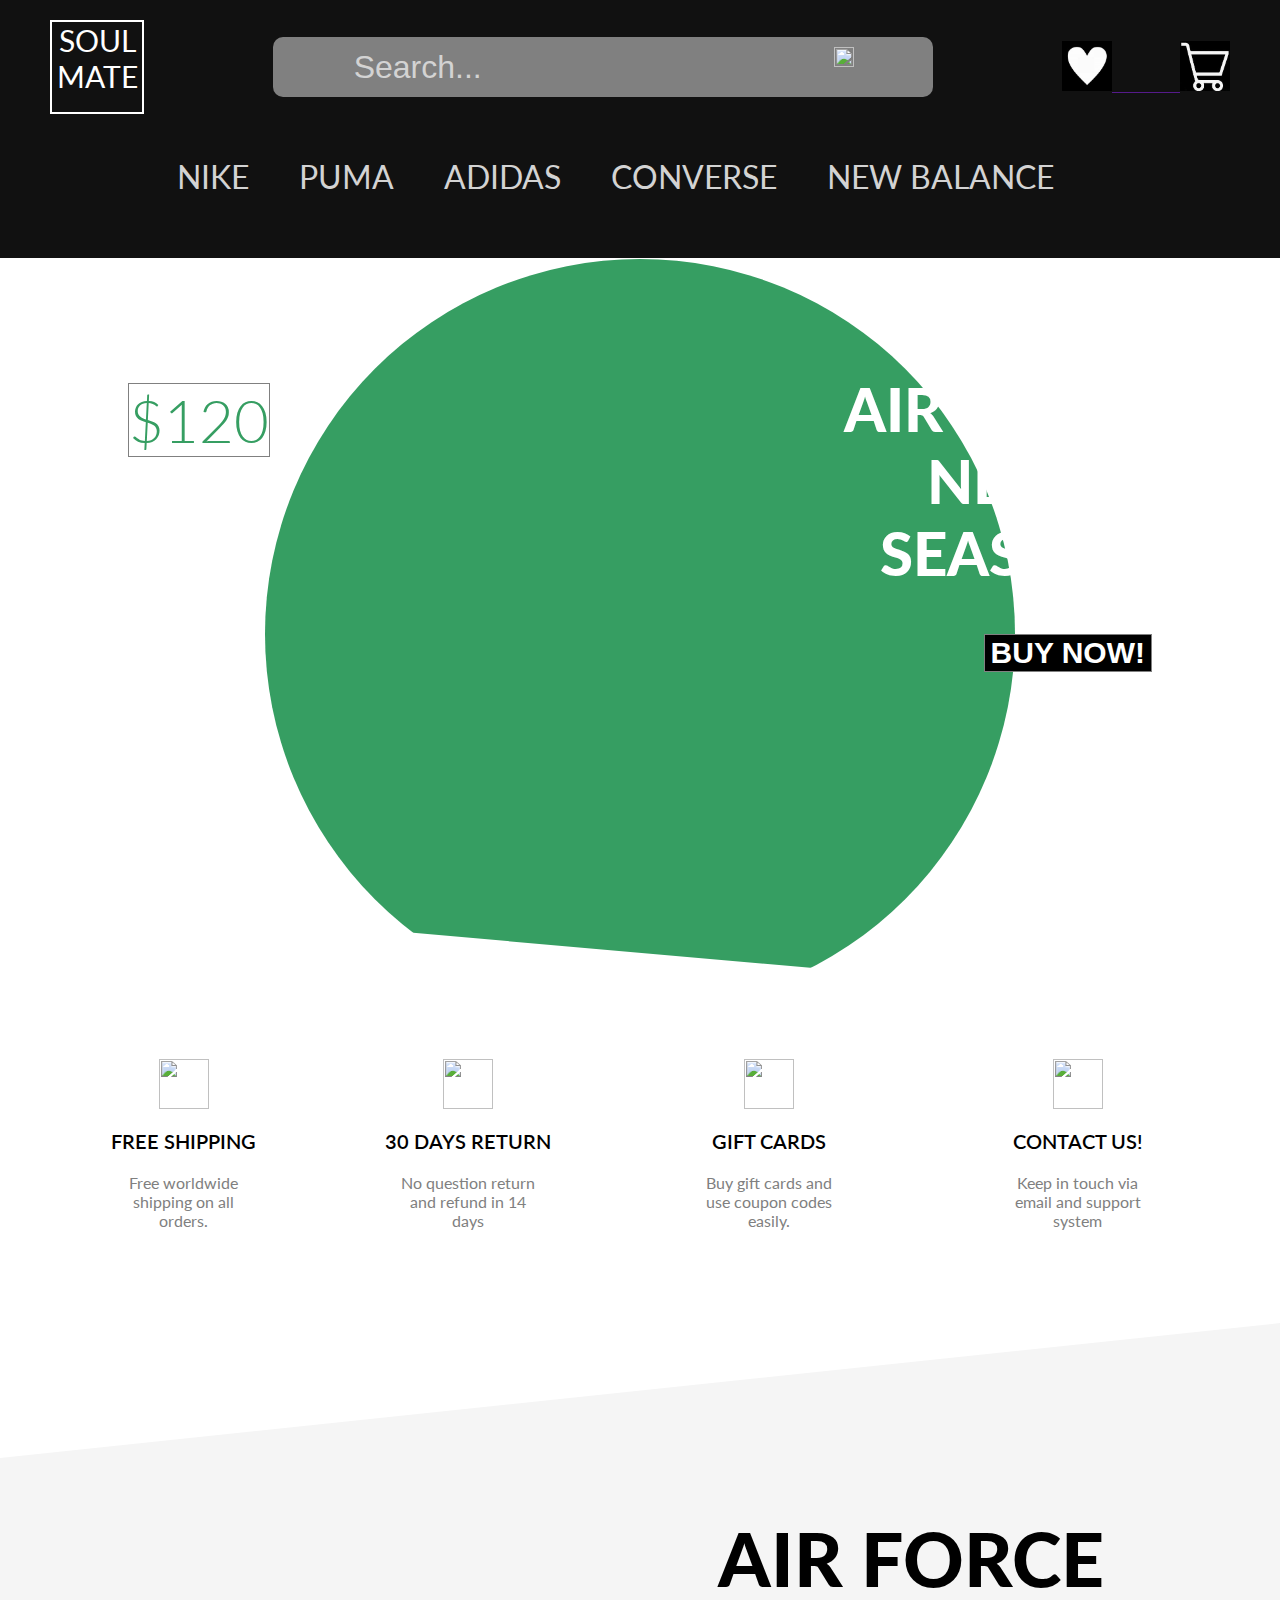
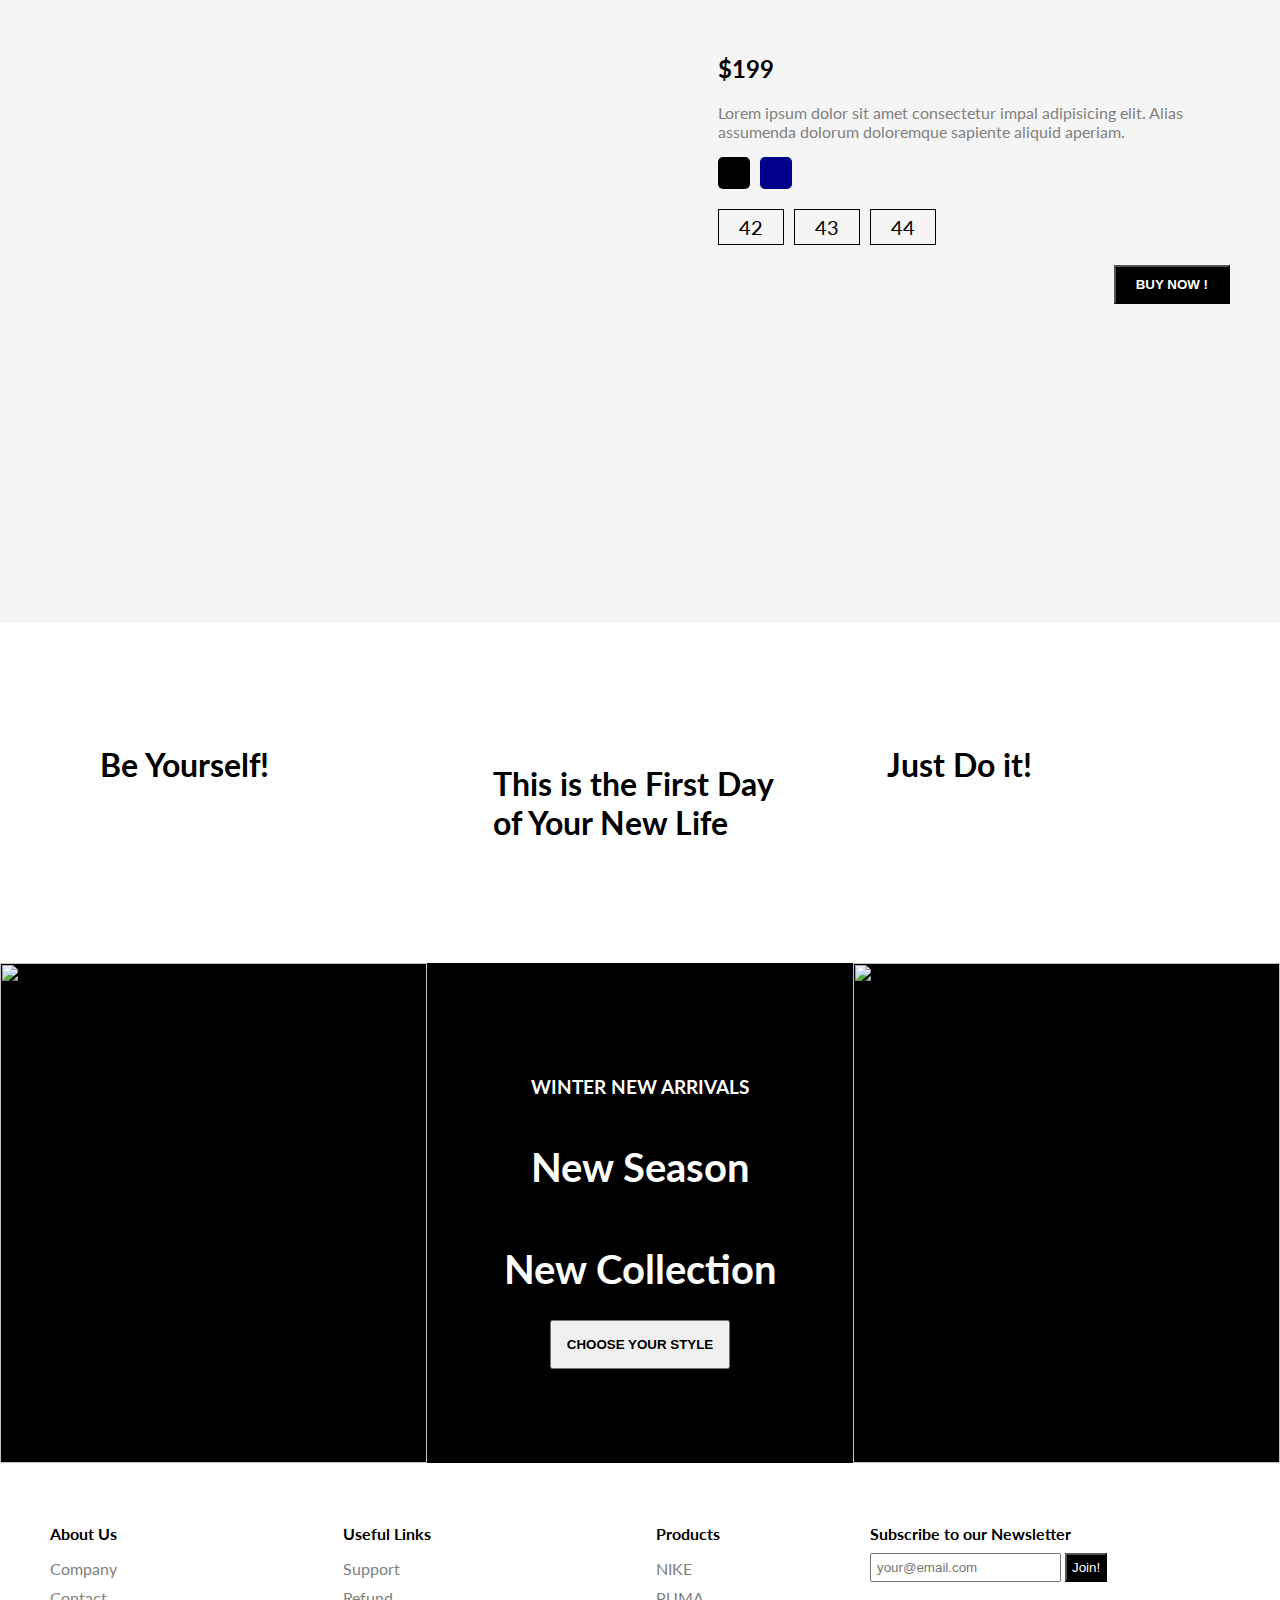
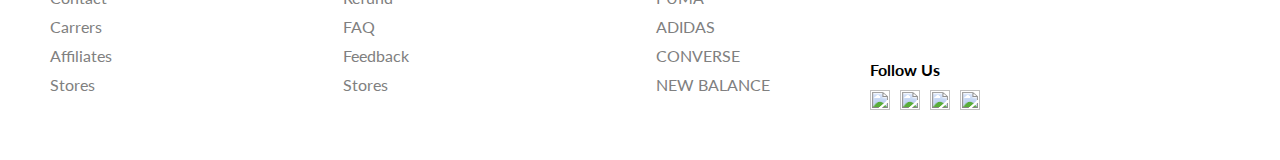
==== index.html @ 5270ec8a "soulmate" ====
<!DOCTYPE html>
<html>
  <head>
    <meta charset="UTF-8" />
    <meta http-equiv="X-UA-Compatible" content="IE=edge" />
    <link
      href="https://fonts.googleapis.com/css2?family=Lato:ital,wght@0,100;0,300;0,400;0,700;0,900;1,100;1,300;1,400;1,700;1,900&display=swap"
      rel="stylesheet"
    />
    <link rel="stylesheet" href="styles.css" />
    <title>Sneaker Shoes Online</title>
  </head>
  <body>
    <nav id="nav">
        <div class="navTop" >
            <div class="navItem">
                <div class="navBar">
                <span class="SOUL MATE">SOUL</br>MATE</span>
                </div>
            </div>
            <div class="navItem" >
                <div class="search">
                    <input type="text" placeholder="Search..." class="searchInput" >
                    <img src="https://raw.githubusercontent.com/ZeroOctave/ZeroOctave-Javascript-Projects/main/assets/Images/sneaker-images/search.png" width="20" height="20" alt="" class="searchIcon" >
                </div>
            </div>
            <div class="navItem">
                <div class="add to cart"></div>
                <span> 
                    <a href="" target="_blank">
                <img src="heartttttttttttttt.jpeg" width="50" height="50" alt="" class="Wishlist" >&nbsp&nbsp&nbsp&nbsp&nbsp&nbsp&nbsp&nbsp&nbsp&nbsp&nbsp&nbsp&nbsp&nbsp&nbsp&nbsp
                <img src="add to cart.jpeg" width="50" height="50" alt="" class="add to cart" >
                </a>
                </span>
            </div>
        </div>
        <div class="navBottom">
            <h4 class="menuItem">NIKE</h4>
            <h4 class="menuItem">PUMA</h4>
            <h4 class="menuItem">ADIDAS</h4>
            <h4 class="menuItem">CONVERSE</h4>
            <h4 class="menuItem">NEW BALANCE</h4>
        </div>
    </nav>
    <div class="slider" >
        <div class="sliderWrapper">
            <div class="sliderItem" >
                <img src="https://raw.githubusercontent.com/ZeroOctave/ZeroOctave-Javascript-Projects/main/assets/Images/sneaker-images/air.png" alt="" class="sliderImg" >
                <div class="sliderBg"></div>
                <h1 class="sliderTitle">AIR FORCE</br> NEW</br>SEASON</h1>
                <h2 class="sliderPrice">$120</h2>
                <a href="#product">
                    <button class="buyButton">BUY NOW!</button>
                </a>
            </div>
            <div class="sliderItem" >
                <div class="puma">
                <img src="puma home.jpg" alt="" class="sliderImg" >
                <div class="sliderBg"></div>
                <h1 class="sliderTitle">PUMA</br> NEW</br>SEASON</h1>
                <h2 class="sliderPrice">$150</h2>
                <a href="#product">
                    <button class="buyButton">BUY NOW!</button>
                </a>
            </div>
            </div>
            <div class="sliderItem" >
                <img src="https://raw.githubusercontent.com/ZeroOctave/ZeroOctave-Javascript-Projects/main/assets/Images/sneaker-images/blazer.png" alt="" class="sliderImg" >
                <div class="sliderBg"></div>
                <h1 class="sliderTitle">BLAZER</br> NEW</br>SEASON</h1>
                <h2 class="sliderPrice">$110</h2>
                <a href="#product">
                    <button class="buyButton">BUY NOW!</button>
                </a>
            </div>
            <div class="sliderItem" >
                <img src="https://raw.githubusercontent.com/ZeroOctave/ZeroOctave-Javascript-Projects/main/assets/Images/sneaker-images/crater.png" alt="" class="sliderImg" >
                <div class="sliderBg"></div>
                <h1 class="sliderTitle">CRATER</br> NEW</br>SEASON</h1>
                <h2 class="sliderPrice">$129</h2>
                <a href="#product">
                    <button class="buyButton">BUY NOW!</button>
                </a>
            </div>
            <div class="sliderItem" >
                <img src="https://raw.githubusercontent.com/ZeroOctave/ZeroOctave-Javascript-Projects/main/assets/Images/sneaker-images/hippie.png" alt="" class="sliderImg" >
                <div class="sliderBg"></div>
                <h1 class="sliderTitle">HIPPIE</br> NEW</br>SEASON</h1>
                <h2 class="sliderPrice">$99</h2>
                <a href="#product">
                    <button class="buyButton">BUY NOW!</button>
                </a>
            </div>
        </div>
    </div>

    <div class="features">
        <div class="feature">
            <img src="https://raw.githubusercontent.com/ZeroOctave/ZeroOctave-Javascript-Projects/main/assets/Images/sneaker-images/shipping.png" class="featureIcon">
            <span class="featureTitle">FREE SHIPPING</span>
            <span class="featureDesc">Free worldwide shipping on all orders.</span>
        </div>
        <div class="feature">
            <img src="https://raw.githubusercontent.com/ZeroOctave/ZeroOctave-Javascript-Projects/main/assets/Images/sneaker-images/return.png" class="featureIcon">
            <span class="featureTitle">30 DAYS RETURN</span>
            <span class="featureDesc">No question return and refund in 14 days</span>
        </div>
        <div class="feature">
            <img src="https://raw.githubusercontent.com/ZeroOctave/ZeroOctave-Javascript-Projects/main/assets/Images/sneaker-images/gift.png" class="featureIcon">
            <span class="featureTitle">GIFT CARDS</span>
            <span class="featureDesc">Buy gift cards and use coupon codes easily.</span>
        </div>
        <div class="feature">
            <img src="https://raw.githubusercontent.com/ZeroOctave/ZeroOctave-Javascript-Projects/main/assets/Images/sneaker-images/contact.png" class="featureIcon">
            <span class="featureTitle">CONTACT US!</span>
            <span class="featureDesc">Keep in touch via email and support system</span>
        </div>
    </div>

    <div class="product" id="product" >
        <img src="https://raw.githubusercontent.com/ZeroOctave/ZeroOctave-Javascript-Projects/main/assets/Images/sneaker-images/air.png" alt="" class="productImg">
        <div class="productDetails">
            <h1 class="productTitle" >AIR FORCE</h1>
            <h2 class="productPrice">$199</h2>
            <p class="productDesc">Lorem ipsum dolor sit amet consectetur impal adipisicing elit. Alias assumenda
                dolorum
                doloremque sapiente aliquid aperiam.</p>
            <div class="colors">
                <div class="color"></div>
                <div class="color"></div>
            </div>
            <div class="sizes">
                <div class="size">42</div>
                <div class="size">43</div>
                <div class="size">44</div>
            </div>
            <button class="productButton">BUY NOW !</button>
        </div>
        <div class="payment" >
            <h1 class="payTitle">Personal Information</h1>
            <label>Name and Surname</label>
            <input type="text" placeholder="John Doe" class="payInput">
            <label>Phone Number</label>
            <input type="text" placeholder="+1 234 5678" class="payInput" >
            <label>Address</label>
            <input type="text" placeholder="Elton St 21 22-145" class="payInput">
            <h1 class="payTitle">Card Information</h1>
            <div class="cardIcons" >
                <img src="https://raw.githubusercontent.com/ZeroOctave/ZeroOctave-Javascript-Projects/main/assets/Images/sneaker-images/visa.png" width="40" alt="" class="cardIcon" >
                <img src="https://raw.githubusercontent.com/ZeroOctave/ZeroOctave-Javascript-Projects/main/assets/Images/sneaker-images/master.png" width="40" alt="" class="cardIcon" >
            </div>
            <input type="password" class="payInput" placeholder="Card Number" >
            <div class="cardInfo" >
                <input type="text" placeholder="mm" class="payInput sm">
                <input type="text" placeholder="yyyy" class="payInput sm">
                <input type="text" placeholder="cvv" class="payInput sm">
            </div>
            <button class="payButton" >Checkout !</button>
            <span class="close">X</span>
        </div>
    </div>

    <div class="gallery" >
        <div class="galleryItem">
            <h1 class="galleryTitle" >Be Yourself!</h1>
            <img src="https://images.pexels.com/photos/9295809/pexels-photo-9295809.jpeg?auto=compress&cs=tinysrgb&dpr=2&w=500"
                alt="" class="galleryImg">
        </div>
        <div class="galleryItem">
            <img src="https://images.pexels.com/photos/1040427/pexels-photo-1040427.jpeg?auto=compress&cs=tinysrgb&dpr=2&w=500"
                alt="" class="galleryImg">
            <h1 class="galleryTitle">This is the First Day of Your New Life</h1>
        </div>
        <div class="galleryItem">
            <h1 class="galleryTitle">Just Do it!</h1>
            <img src="https://images.pexels.com/photos/7856965/pexels-photo-7856965.jpeg?auto=compress&cs=tinysrgb&dpr=2&w=500"
                alt="" class="galleryImg">
        </div>
    </div>

    <div class="newSeason">
        <div class="nsItem">
            <img src="https://images.pexels.com/photos/4753986/pexels-photo-4753986.jpeg?auto=compress&cs=tinysrgb&dpr=2&w=500"
                alt="" class="nsImg">
        </div>
        <div class="nsItem">
            <h3 class="nsTitleSm">WINTER NEW ARRIVALS</h3>
            <h1 class="nsTitle">New Season</h1>
            <h1 class="nsTitle">New Collection</h1>
            <a href="#nav">
                <button class="nsButton">CHOOSE YOUR STYLE</button>
            </a>
        </div>
        <div class="nsItem">
            <img src="https://images.pexels.com/photos/7856965/pexels-photo-7856965.jpeg?auto=compress&cs=tinysrgb&dpr=2&w=500"
                alt="" class="nsImg">
        </div>
    </div>
    <footer>
        <div class="footerLeft" >
            <div class="footerMenu" >
                <h1 class="fMenuTitle">About Us</h1>
                <ul class="fList">
                    <li class="fListItem">Company</li>
                    <li class="fListItem">Contact</li>
                    <li class="fListItem">Carrers</li>
                    <li class="fListItem">Affiliates</li>
                    <li class="fListItem">Stores</li>
                </ul>
            </div>
            <div class="footerMenu" >
                <h1 class="fMenuTitle">Useful Links</h1>
                <ul class="fList">
                    <li class="fListItem">Support</li>
                    <li class="fListItem">Refund</li>
                    <li class="fListItem">FAQ</li>
                    <li class="fListItem">Feedback</li>
                    <li class="fListItem">Stores</li>
                </ul>
            </div><div class="footerMenu" >
                <h1 class="fMenuTitle">Products</h1>
                <ul class="fList">
                    <li class="fListItem">NIKE</li>
                    <li class="fListItem">PUMA</li>
                    <li class="fListItem">ADIDAS</li>
                    <li class="fListItem">CONVERSE</li>
                    <li class="fListItem">NEW BALANCE</li>
                </ul>
            </div>
        </div>
        <div class="footerRight" >
            <div class="footerRightMenu">
                <h1 class="fMenuTitle" >Subscribe to our Newsletter</h1>
                <div class="fMail" >
                    <input type="text" placeholder="your@email.com" class="fInput" >
                    <button class="fButton" >Join!</button>
                </div>
            </div>
            <div class="footerRightMenu">
                <h1 class="fMenuTitle">Follow Us</h1>
                <div class="fIcons">
                    <img src="https://raw.githubusercontent.com/ZeroOctave/ZeroOctave-Javascript-Projects/main/assets/Images/sneaker-images/facebook.png" alt="" class="fIcon">
                    <img src="https://raw.githubusercontent.com/ZeroOctave/ZeroOctave-Javascript-Projects/main/assets/Images/sneaker-images/twitter.png" alt="" class="fIcon">
                    <img src="https://raw.githubusercontent.com/ZeroOctave/ZeroOctave-Javascript-Projects/main/assets/Images/sneaker-images/instagram.png" alt="" class="fIcon">
                    <img src="https://raw.githubusercontent.com/ZeroOctave/ZeroOctave-Javascript-Projects/main/assets/Images/sneaker-images/whatsapp.png" alt="" class="fIcon">
                </div>
            </div>
        </div>
    </footer>

    <script src="script.js"></script>

  </body>
</html>
---- styles.css ----
html {
    scroll-behavior: smooth;
  }
  
  body {
    font-family: "Lato", sans-serif;
    padding: 0;
    margin: 0;
  }
  
  nav {
    background-color: #111;
    color: white;
    padding: 20px 50px;;
     
  }
  
  .navTop {
    display: flex;
    align-items: center;
    justify-content: space-between;
  }

  .navBar {
    border: 2px solid white;
    height: 90px;
    width: 90px;
    font-size: 30px;
    text-align: center;
  }
  
  
  .search {
    display: flex;
    justify-content: space-evenly;
    width: 620px;
    height: 40px;
    border-radius: 10px;
    background-color: gray;
    padding: 10px 20px;
  }
  
  .searchInput {
    border: none;
    background-color: transparent;
    font-size: xx-large;
  }
  
  .searchInput::placeholder {
    color: lightgray;
    font-size: xx-large;
  }
  
  
  .navBottom {
    display: flex;
    align-items: center;
    justify-content: center;
    font-size:xx-large;
  }
  
  .menuItem {
    margin-right: 50px;
    cursor: pointer;
    color: lightgray;
    font-weight: 400;
  }
  
  .slider {
    background: url("https://images.unsplash.com/photo-1604147495798-57beb5d6af73?ixlib=rb-1.2.1&ixid=MnwxMjA3fDB8MHxwaG90by1wYWdlfHx8fGVufDB8fHx8&auto=format&fit=crop&w=2370&q=80");
    clip-path: polygon(0 0, 100% 0, 100% 100%, 0 85%);
    overflow: hidden;
  }
  
  .sliderWrapper {
    display: flex;
    width: 500vw;
    transition: all 1.5s ease-in-out;
  }
  
  .sliderItem {
    width: 100vw;
    display: flex;
    align-items: center;
    justify-content: center;
    position: relative;
  }

  .puma {
    border-radius: 50%;
  }
  
  .sliderBg {
    width: 750px;
    height: 750px;
    border-radius: 50%;
    position: absolute;
  }
  
  .sliderImg {
    z-index: 1;
  }
  
  .sliderTitle {
    position: absolute;
    top: 10%;
    right: 10%;
    font-size: 60px;
    font-weight: 900;
    text-align: center;
    color: white;
    z-index: 1;
  }
  
  .sliderPrice {
    position: absolute;
    top: 10%;
    left: 10%;
    font-size: 60px;
    font-weight: 300;
    text-align: center;
    color: white;
    border: 1px solid gray;
    z-index: 1;
  }
  
  .buyButton {
    position: absolute;
    top: 50%;
    right: 10%;
    font-size: 30px;
    font-weight: 900;
    color: white;
    border: 1px solid gray;
    background-color: black;
    z-index: 1;
    cursor: pointer;
  }
  
  .buyButton:hover {
    background-color: white;
    color: black;
  }
  
  .sliderItem:nth-child(1) .sliderBg {
    background-color: #369e62;
  }
  .sliderItem:nth-child(2) .sliderBg {
    background-color: rebeccapurple;
  }
  .sliderItem:nth-child(3) .sliderBg {
    background-color: teal;
  }
  .sliderItem:nth-child(4) .sliderBg {
    background-color: cornflowerblue;
  }
  .sliderItem:nth-child(5) .sliderBg {
    background-color: rgb(124, 115, 80);
  }
  
  .sliderItem:nth-child(1) .sliderPrice {
    color: #369e62;
  }
  .sliderItem:nth-child(2) .sliderPrice {
    color: white;
  }
  .sliderItem:nth-child(3) .sliderPrice {
    color: teal;
  }
  .sliderItem:nth-child(4) .sliderPrice {
    color: cornflowerblue;
  }
  .sliderItem:nth-child(5) .sliderPrice {
    color: cornsilk;
  }
  
  .features {
    display: flex;
    align-items: center;
    justify-content: space-between;
    padding: 50px;
  }
  
  .feature {
    display: flex;
    flex-direction: column;
    align-items: center;
    text-align: center;
  }
  
  .featureIcon {
    width: 50px;
    height: 50px;
  }
  
  .featureTitle {
    font-size: 20px;
    font-weight: 600;
    margin: 20px;
  }
  
  .featureDesc {
    color: gray;
    width: 50%;
    height: 100px;
  }
  
  .product {
    height: 100vh;
    background-color: whitesmoke;
    position: relative;
    clip-path: polygon(0 15%, 100% 0, 100% 100%, 0% 100%);
  }
  
  .payment {
    width: 500px;
    height: 500px;
    background-color: white;
    position: absolute;
    top: 0;
    bottom: 0;
    left: 0;
    right: 0;
    margin: auto;
    padding: 10px 50px;
    display: none;
    flex-direction: column;
    -webkit-box-shadow: 0px 0px 13px 2px rgba(0, 0, 0, 0.3);
    box-shadow: 0px 0px 13px 2px rgba(0, 0, 0, 0.3);
  }
  
  .payTitle {
    font-size: 20px;
    color: lightgray;
  }
  
  label {
    font-size: 14px;
    font-weight: 300;
  }
  
  .payInput {
    padding: 10px;
    margin: 10px 0px;
    border: none;
    border-bottom: 1px solid gray;
  }
  
  .payInput::placeholder {
    color: rgb(163, 163, 163);
  }
  
  .cardIcons {
    display: flex;
  }
  
  .cardIcon {
    margin-right: 10px;
  }
  
  .cardInfo {
    display: flex;
    justify-content: space-between;
  }
  
  .sm {
    width: 30%;
  }
  
  .payButton {
    position: absolute;
    height: 40px;
    bottom: -40;
    width: 100%;
    left: 0;
      -webkit-box-shadow: 0px 0px 13px 2px rgba(0, 0, 0, 0.3);
      box-shadow: 0px 0px 13px 2px rgba(0, 0, 0, 0.3);
      background-color: #369e62;
    color: white;
    border: none;
    cursor: pointer;
  }
  
  .close {
    width: 20px;
    height: 20px;
    position: absolute;
    background-color: gray;
    color: white;
    top: 10px;
    right: 10px;
    display: flex;
    align-items: center;
    justify-content: center;
    cursor: pointer;
    padding: 2px;
  }
  
  .productImg {
    width: 50%;
  }
  
  .productDetails {
    position: absolute;
    top: 10%;
    right: 0;
    width: 40%;
    padding: 50px;
  }
  
  .productTitle {
    font-size: 75px;
    font-weight: 900;
  }
  
  .productDesc {
    font-style: 24px;
    color: gray;
  }
  
  .colors,
  .sizes {
    display: flex;
    margin-bottom: 20px;
  }
  
  .color {
    width: 32px;
    height: 32px;
    border-radius: 5px;
    background-color: black;
    margin-right: 10px;
    cursor: pointer;
  }
  
  .color:last-child {
    background-color: darkblue;
  }
  
  .size {
    padding: 5px 20px;
    border: 1px solid black;
    margin-right: 10px;
    cursor: pointer;
    font-size: 20px;
  }
  
  .productButton {
    float: right;
    padding: 10px 20px;
    background-color: black;
    color: white;
    font-weight: 600;
    cursor: pointer;
  }
  
  .productButton:hover {
    background-color: white;
    color: black;
  }
  
  .gallery {
    padding: 50px;
    display: flex;
  }
  
  .galleryItem {
    flex: 1;
    padding: 50px;
  }
  
  .galleryImg {
    width: 100%;
  }
  
  .newSeason {
    display: flex;
  }
  
  .nsItem {
    flex: 1;
    background-color: black;
    color: white;
    display: flex;
    flex-direction: column;
    align-items: center;
    justify-content: center;
    text-align: center;
  }
  
  .nsImg {
    width: 100%;
    height: 500px;
  }
  
  .nsTitle {
    font-size: 40px;
  }
  
  .nsButton {
    padding: 15px;
    font-weight: 600;
    cursor: pointer;
  }
  
  footer {
    display: flex;
  }
  
  .footerLeft {
    flex: 2;
    display: flex;
    justify-content: space-between;
    padding: 50px;
  }
  
  .fMenuTitle {
    font-size: 16px;
  }
  
  .fList {
    padding: 0;
    list-style: none;
  }
  
  .fListItem {
    margin-bottom: 10px;
    color: gray;
    cursor: pointer;
  }
  
  .footerRight {
    flex: 1;
    padding: 50px;
    display: flex;
    flex-direction: column;
    justify-content: space-between;
  }
  
  .fInput {
    padding: 5px;
  }
  
  .fButton {
    padding: 5px;
    background-color: black;
    color: white;
  }
  
  .fIcons{
    display: flex;
  }
  
  .fIcon{
    width: 20px;
    height: 20px;
    margin-right: 10px;
  }
  
  .copyright{
    font-weight: 300;
    font-size: 14px;
  }
  
  @media screen and (max-width:480px) {
    nav{
      padding: 20px;
    }
  
    .search{
      display: none;
    }
  
    .navBottom{
      flex-wrap: wrap;
    }
  
    .menuItem{
      margin: 20px;
      font-weight: 700;
      font-size: 20px;
    }
  
    .slider{
      clip-path: none;
    }
  
    .sliderImg{
      width: 90%;
    }
  
    .sliderBg{
      width: 100%;
      height: 100%;
    }
  
    .sliderTitle{
      display: none;
    }
  
    .sliderPrice{
      top: unset;
      bottom: -50;
      left: 0;
      background-color: lightgrey;
    }
  
    .buyButton{
      right: 0;
      top: 0;
    }
  
    .features{
      flex-direction: column;
    }
  
    .product{
      clip-path: none ;
      display: flex;
      flex-direction: column;
      align-items: center;
    }
  
    .productImg{
      width: 80%;
    }
  
    .productDetails{
      width: 100%;
      padding: 0;
      display: flex;
      flex-direction: column;
      align-items: center;
      text-align: center;
      position: relative;
      top: 0;
    }
  
    .productTitle{
      font-size: 50px;
      margin: 0;
    }
  
    .gallery{
      display: none;
    }
  
    .newSeason{
      flex-direction: column;
    }
  
    .nsItem:nth-child(2){
      padding: 50px;
    }
  
    footer{
      flex-direction: column;
      align-items: center;
    }
  
    .footerLeft{
      padding: 20px;
      width: 90%;
    }
  
    .footerRight{
      padding: 20px;
      width: 90%;
      align-items: center;
      background-color: whitesmoke;
    }
  
    .payment{
      width: 90%;
      padding: 20px;
    }
  }
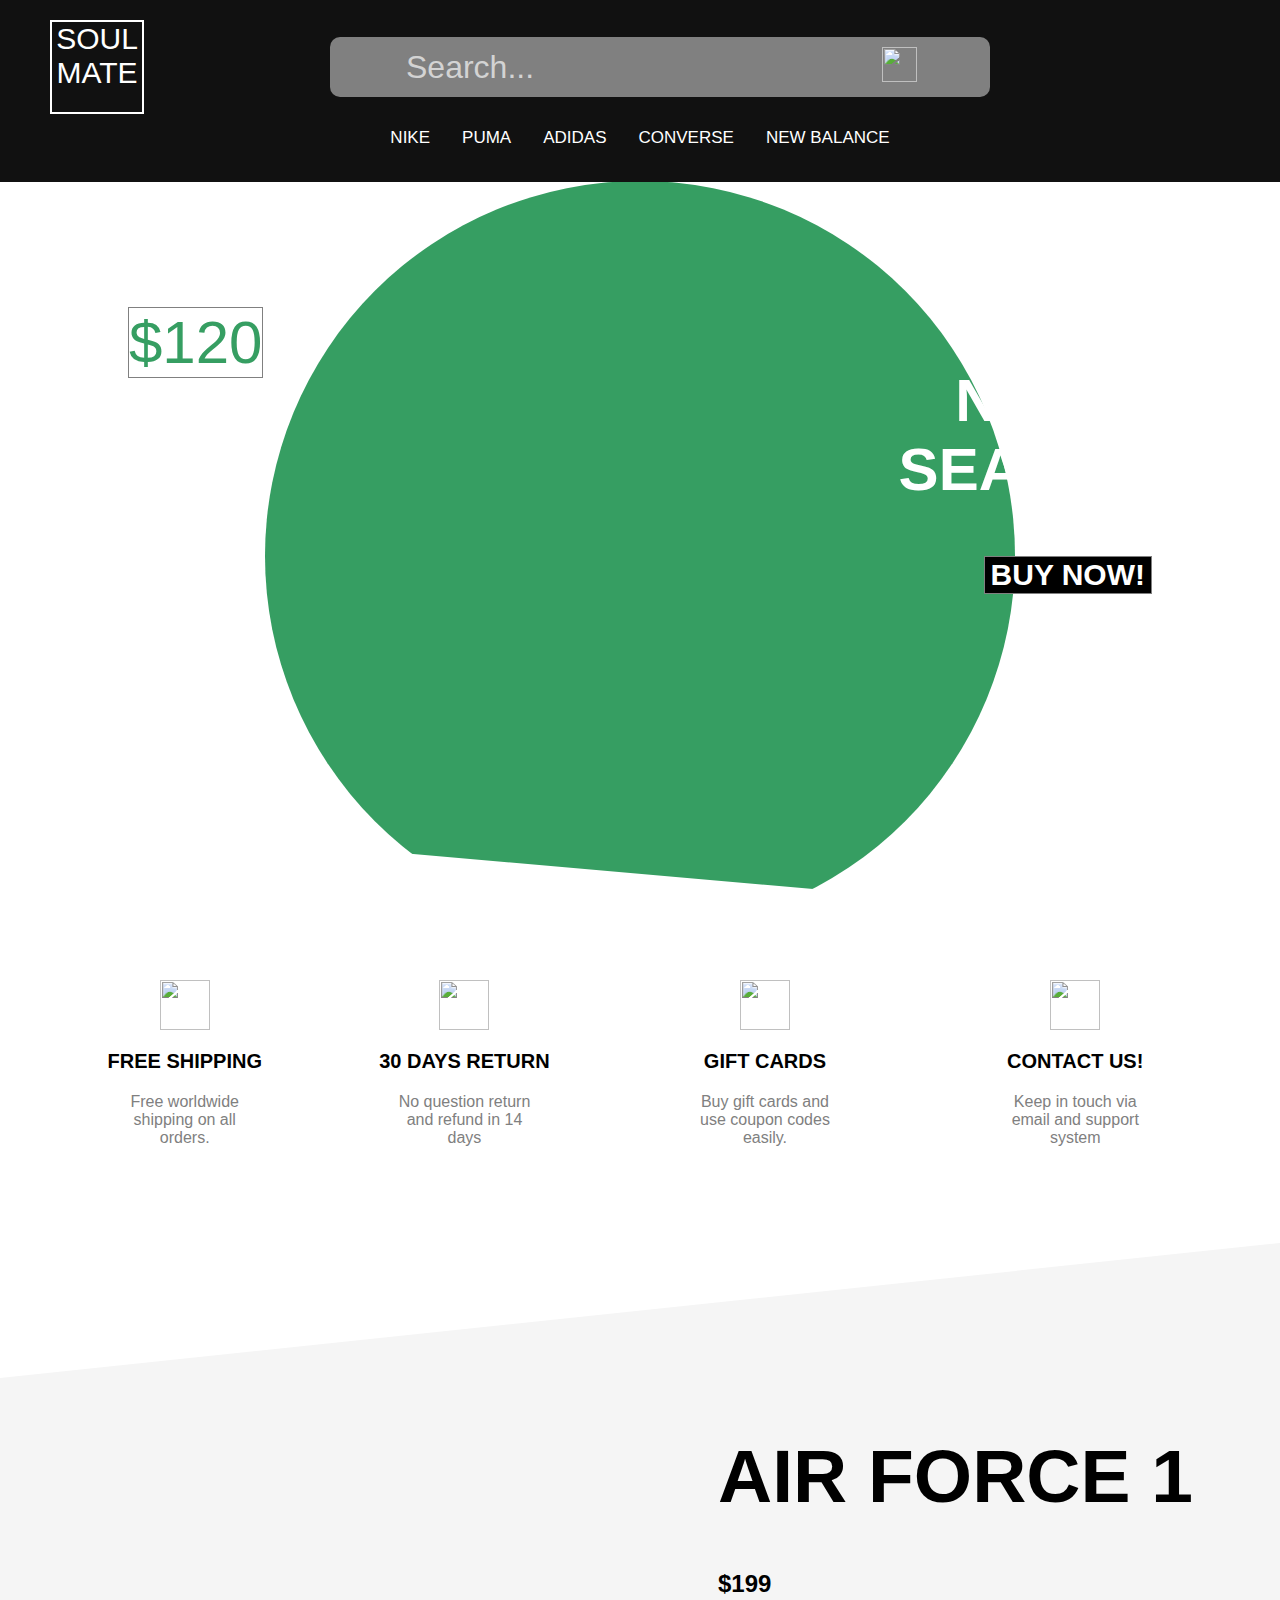
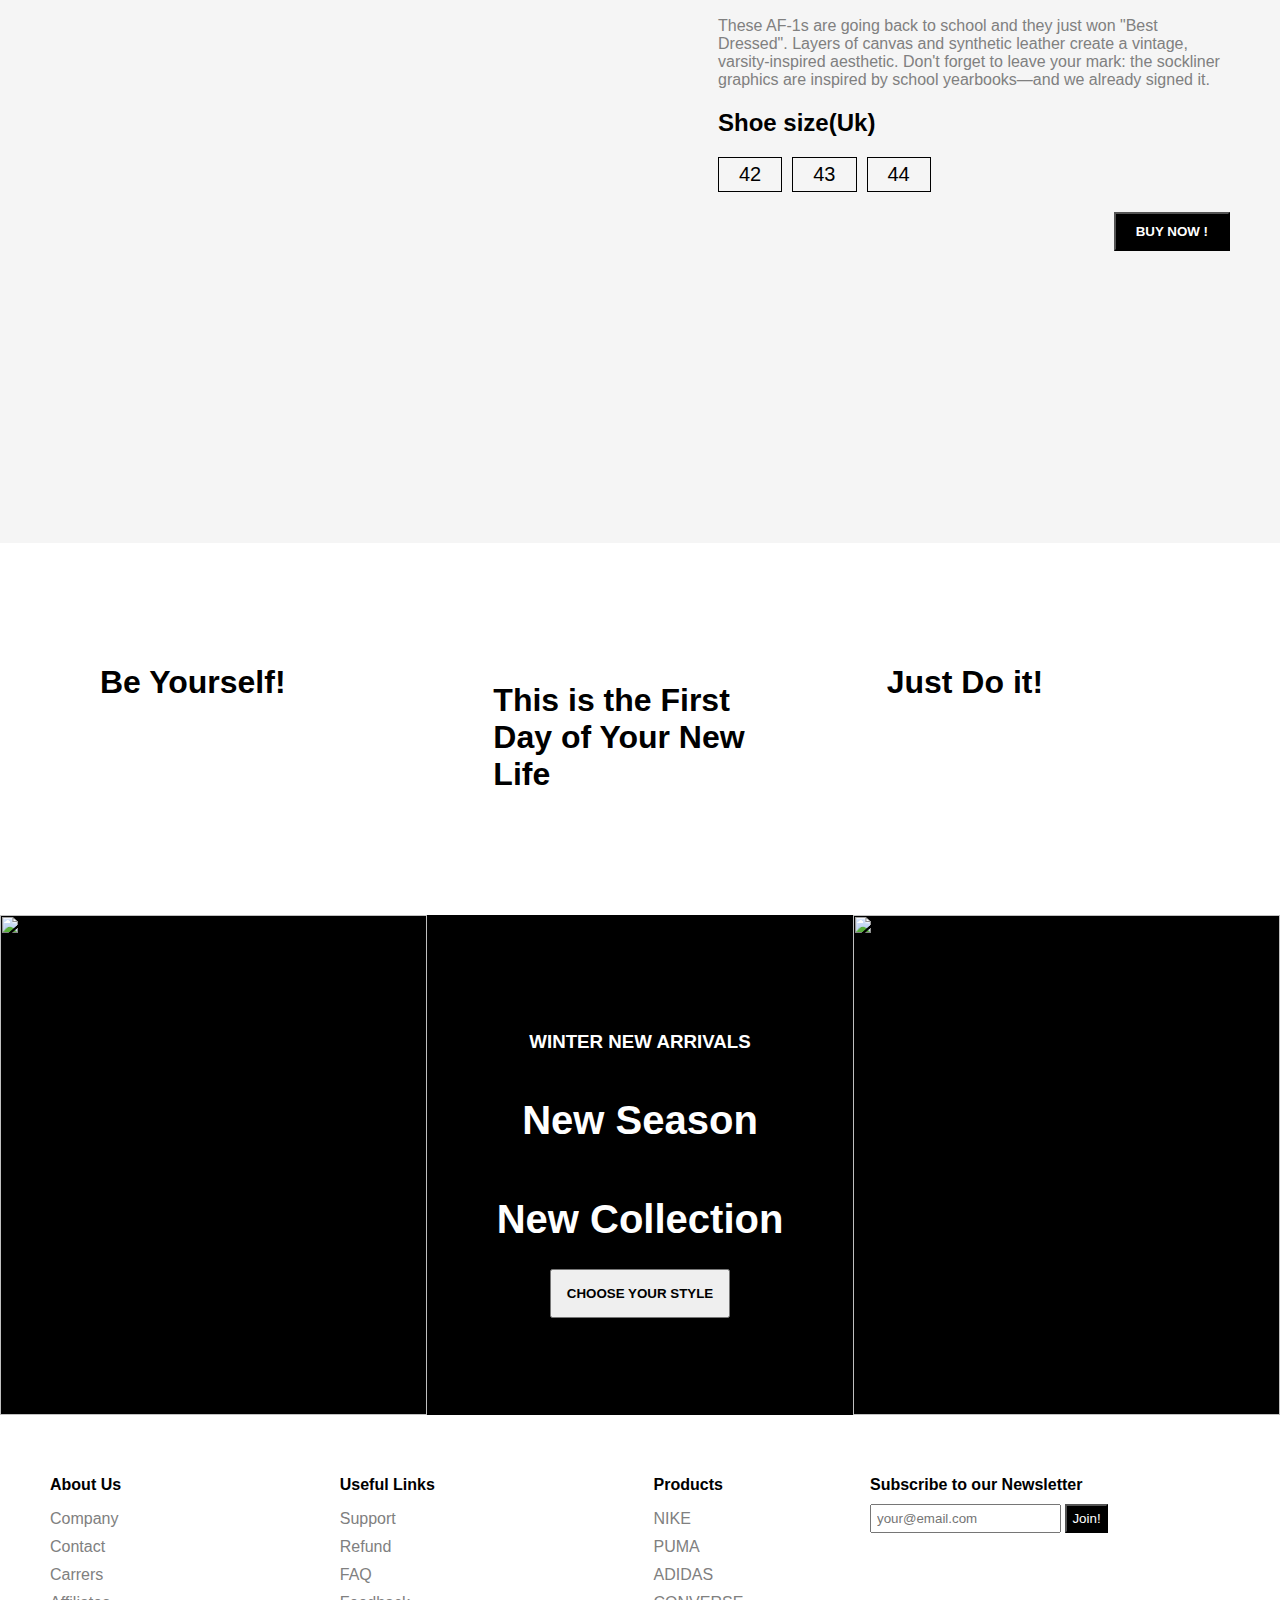
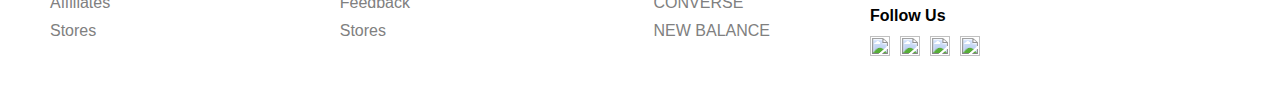
==== commit e65a90dd: "changes" ====
--- a/index.html
+++ b/index.html
@@ -3,11 +3,8 @@
   <head>
     <meta charset="UTF-8" />
     <meta http-equiv="X-UA-Compatible" content="IE=edge" />
-    <link
-      href="https://fonts.googleapis.com/css2?family=Lato:ital,wght@0,100;0,300;0,400;0,700;0,900;1,100;1,300;1,400;1,700;1,900&display=swap"
-      rel="stylesheet"
-    />
-    <link rel="stylesheet" href="styles.css" />
+    <link rel="stylesheet" href="https://cdnjs.cloudflare.com/ajax/libs/font-awesome/6.1.1/css/all.min.css" integrity="sha512-KfkfwYDsLkIlwQp6LFnl8zNdLGxu9YAA1QvwINks4PhcElQSvqcyVLLD9aMhXd13uQjoXtEKNosOWaZqXgel0g==" crossorigin="anonymous" referrerpolicy="no-referrer" />
+    <link rel="stylesheet" href="styles.css"/>
     <title>Sneaker Shoes Online</title>
   </head>
   <body>
@@ -21,25 +18,26 @@
             <div class="navItem" >
                 <div class="search">
                     <input type="text" placeholder="Search..." class="searchInput" >
-                    <img src="https://raw.githubusercontent.com/ZeroOctave/ZeroOctave-Javascript-Projects/main/assets/Images/sneaker-images/search.png" width="20" height="20" alt="" class="searchIcon" >
+                    <img src="https://raw.githubusercontent.com/ZeroOctave/ZeroOctave-Javascript-Projects/main/assets/Images/sneaker-images/search.png" width="35" height="35" alt="" class="searchIcon" >
                 </div>
             </div>
             <div class="navItem">
                 <div class="add to cart"></div>
                 <span> 
                     <a href="" target="_blank">
-                <img src="heartttttttttttttt.jpeg" width="50" height="50" alt="" class="Wishlist" >&nbsp&nbsp&nbsp&nbsp&nbsp&nbsp&nbsp&nbsp&nbsp&nbsp&nbsp&nbsp&nbsp&nbsp&nbsp&nbsp
-                <img src="add to cart.jpeg" width="50" height="50" alt="" class="add to cart" >
-                </a>
+                        <i class="fa-solid fa-heart" style="color: white; font-size: 40px;"></i>
+                </a>&nbsp&nbsp&nbsp&nbsp&nbsp&nbsp&nbsp&nbsp&nbsp&nbsp&nbsp&nbsp
+                <i class="fa-solid fa-cart-shopping"style="color: white; font-size: 40px;"></i>
+               
                 </span>
             </div>
         </div>
         <div class="navBottom">
-            <h4 class="menuItem">NIKE</h4>
-            <h4 class="menuItem">PUMA</h4>
-            <h4 class="menuItem">ADIDAS</h4>
-            <h4 class="menuItem">CONVERSE</h4>
-            <h4 class="menuItem">NEW BALANCE</h4>
+           <a href="#nike" class="menuItem"> NIKE </a>
+           <a href="#puma" class="menuItem"> PUMA </a>
+           <a href="#adidas" class="menuItem">ADIDAS </a>
+           <a href="#converse" class="menuItem">CONVERSE </a>
+           <a href="#new-balance" class="menuItem">NEW BALANCE</a>
         </div>
     </nav>
     <div class="slider" >
@@ -47,14 +45,13 @@
             <div class="sliderItem" >
                 <img src="https://raw.githubusercontent.com/ZeroOctave/ZeroOctave-Javascript-Projects/main/assets/Images/sneaker-images/air.png" alt="" class="sliderImg" >
                 <div class="sliderBg"></div>
-                <h1 class="sliderTitle">AIR FORCE</br> NEW</br>SEASON</h1>
+                <h1 class="sliderTitle">NIKE</br> NEW</br>SEASON</h1>
                 <h2 class="sliderPrice">$120</h2>
                 <a href="#product">
                     <button class="buyButton">BUY NOW!</button>
                 </a>
             </div>
             <div class="sliderItem" >
-                <div class="puma">
                 <img src="puma home.jpg" alt="" class="sliderImg" >
                 <div class="sliderBg"></div>
                 <h1 class="sliderTitle">PUMA</br> NEW</br>SEASON</h1>
@@ -63,11 +60,10 @@
                     <button class="buyButton">BUY NOW!</button>
                 </a>
             </div>
-            </div>
             <div class="sliderItem" >
                 <img src="https://raw.githubusercontent.com/ZeroOctave/ZeroOctave-Javascript-Projects/main/assets/Images/sneaker-images/blazer.png" alt="" class="sliderImg" >
                 <div class="sliderBg"></div>
-                <h1 class="sliderTitle">BLAZER</br> NEW</br>SEASON</h1>
+                <h1 class="sliderTitle">ADIDAS</br> NEW</br>SEASON</h1>
                 <h2 class="sliderPrice">$110</h2>
                 <a href="#product">
                     <button class="buyButton">BUY NOW!</button>
@@ -76,7 +72,7 @@
             <div class="sliderItem" >
                 <img src="https://raw.githubusercontent.com/ZeroOctave/ZeroOctave-Javascript-Projects/main/assets/Images/sneaker-images/crater.png" alt="" class="sliderImg" >
                 <div class="sliderBg"></div>
-                <h1 class="sliderTitle">CRATER</br> NEW</br>SEASON</h1>
+                <h1 class="sliderTitle">CONVERSE</br> NEW</br>SEASON</h1>
                 <h2 class="sliderPrice">$129</h2>
                 <a href="#product">
                     <button class="buyButton">BUY NOW!</button>
@@ -85,7 +81,7 @@
             <div class="sliderItem" >
                 <img src="https://raw.githubusercontent.com/ZeroOctave/ZeroOctave-Javascript-Projects/main/assets/Images/sneaker-images/hippie.png" alt="" class="sliderImg" >
                 <div class="sliderBg"></div>
-                <h1 class="sliderTitle">HIPPIE</br> NEW</br>SEASON</h1>
+                <h1 class="sliderTitle">NEW BALANCE</br> NEW</br>SEASON</h1>
                 <h2 class="sliderPrice">$99</h2>
                 <a href="#product">
                     <button class="buyButton">BUY NOW!</button>
@@ -120,15 +116,12 @@
     <div class="product" id="product" >
         <img src="https://raw.githubusercontent.com/ZeroOctave/ZeroOctave-Javascript-Projects/main/assets/Images/sneaker-images/air.png" alt="" class="productImg">
         <div class="productDetails">
-            <h1 class="productTitle" >AIR FORCE</h1>
+            <h1 class="productTitle" >AIR FORCE 1</h1>
             <h2 class="productPrice">$199</h2>
-            <p class="productDesc">Lorem ipsum dolor sit amet consectetur impal adipisicing elit. Alias assumenda
-                dolorum
-                doloremque sapiente aliquid aperiam.</p>
-            <div class="colors">
-                <div class="color"></div>
-                <div class="color"></div>
-            </div>
+            <p class="productDesc">
+                These AF-1s are going back to school and they just won "Best Dressed". Layers of canvas and synthetic leather create a vintage, varsity-inspired aesthetic. Don't forget to leave your mark: the sockliner graphics are inspired by school yearbooks—and we already signed it.
+            </p>
+            <h2> Shoe size(Uk)</h2>
             <div class="sizes">
                 <div class="size">42</div>
                 <div class="size">43</div>
--- a/styles.css
+++ b/styles.css
@@ -49,20 +49,34 @@
   .searchInput::placeholder {
     color: lightgray;
     font-size: xx-large;
+   
   }
   
   
   .navBottom {
     display: flex;
-    align-items: center;
+    text-align: center;
     justify-content: center;
     font-size:xx-large;
+    cursor: pointer;
+    color:white;
+  }
+  .navBottom a{
+    text-decoration: none;
+    color: white;
+    float: left;
+    text-align: center;
+    padding: 14px 16px;
+    font-size: 17px;
+  }
+  .navBottom a:hover{
+    background-color: white;
+    color: rgb(0, 0, 0);
   }
   
   .menuItem {
-    margin-right: 50px;
-    cursor: pointer;
-    color: lightgray;
+    cursor: pointer;
+    color:white;
     font-weight: 400;
   }
   
@@ -84,11 +98,9 @@
     align-items: center;
     justify-content: center;
     position: relative;
+    border-radius: 50%;;
   }
 
-  .puma {
-    border-radius: 50%;
-  }
   
   .sliderBg {
     width: 750px;
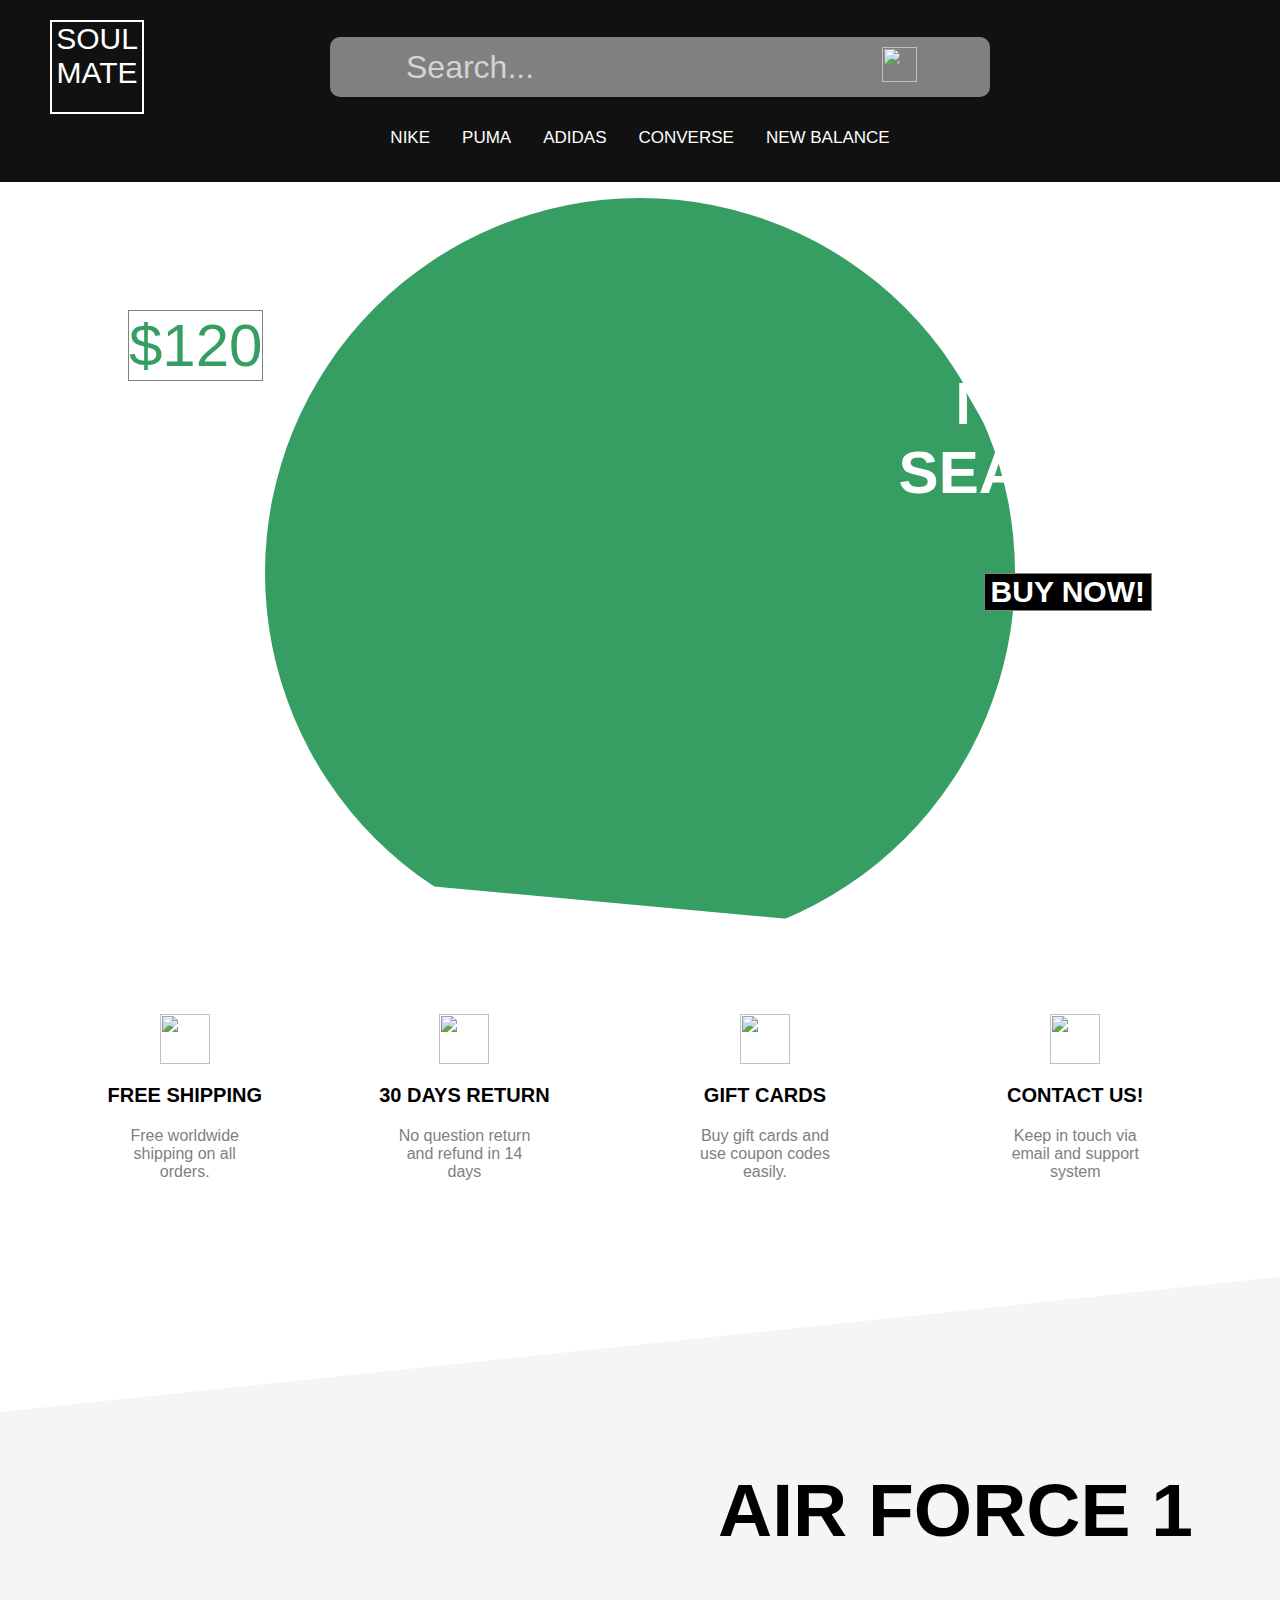
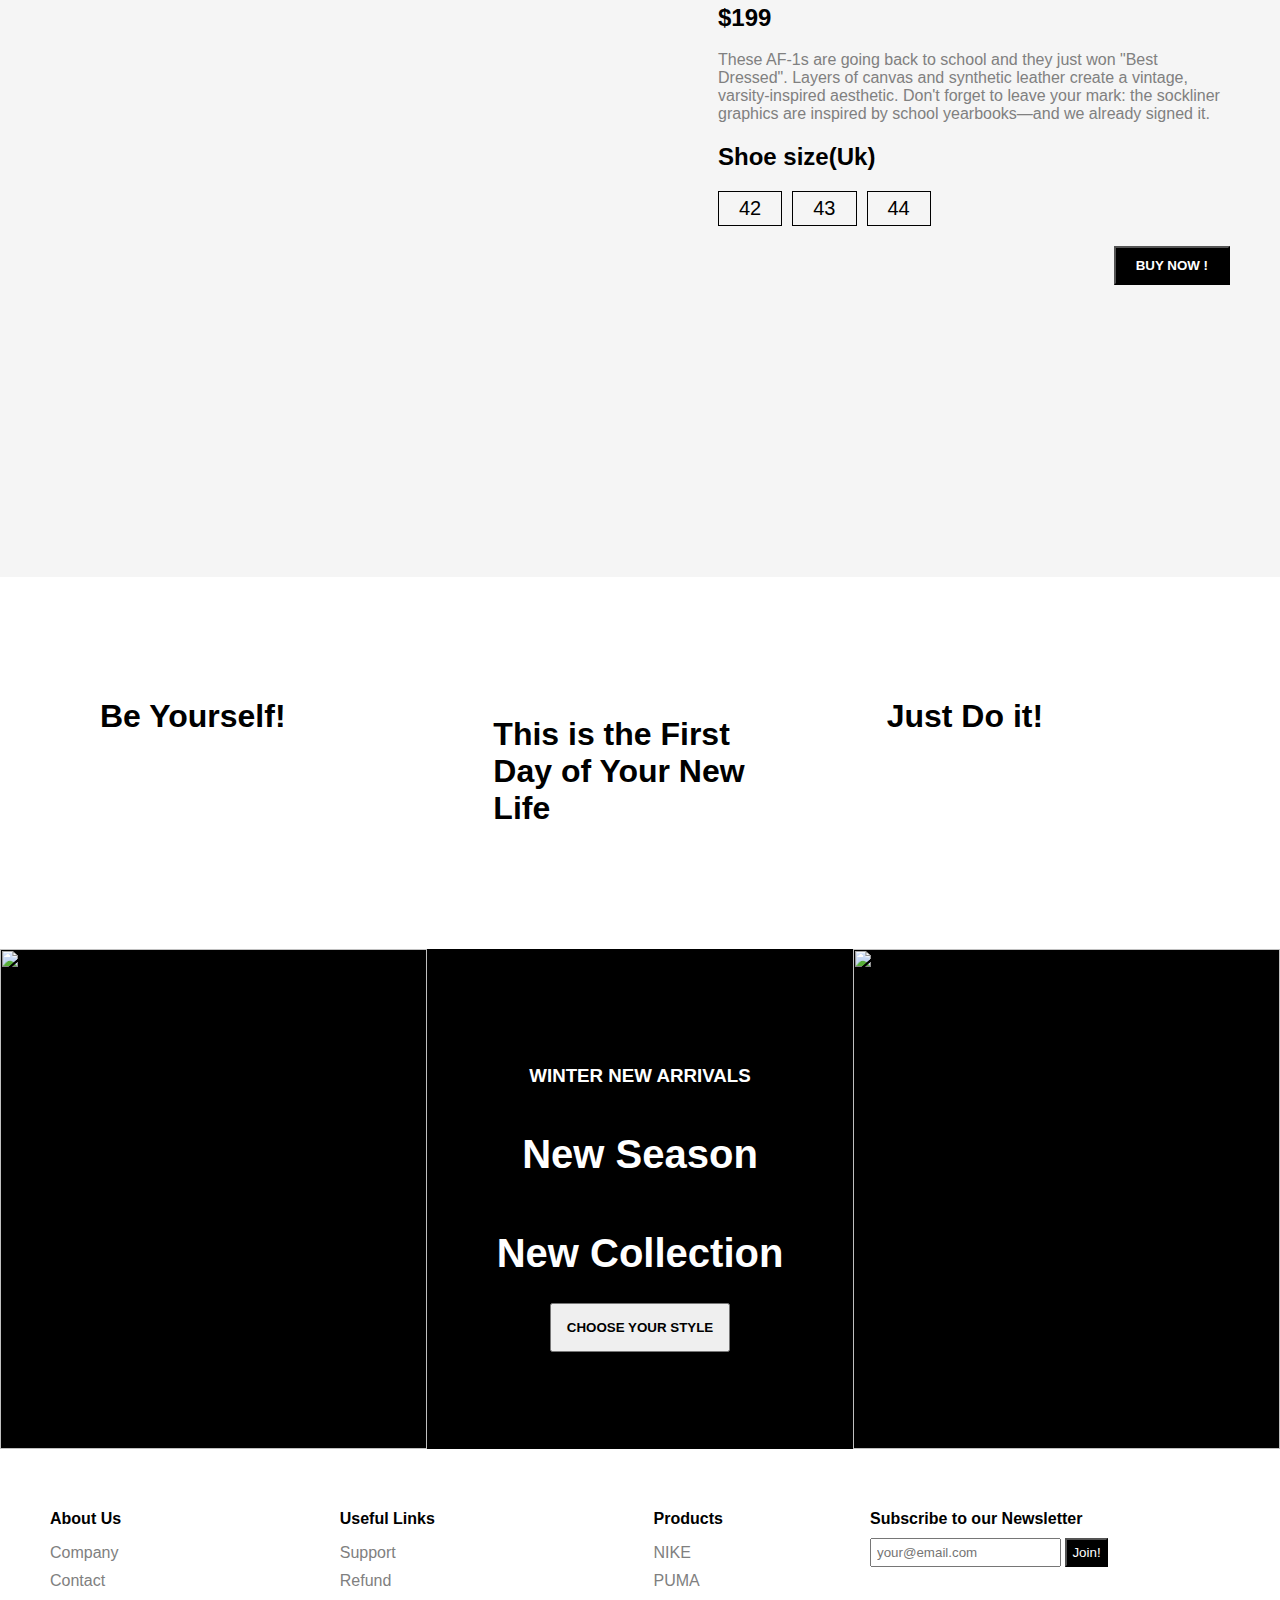
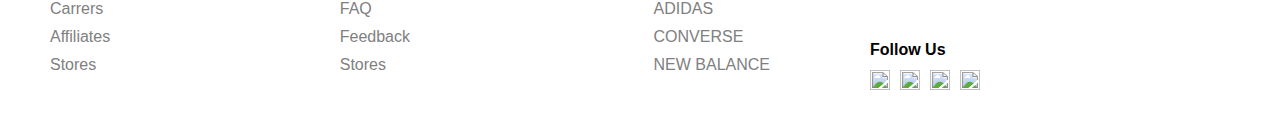
==== commit 4b5a2209: "changee" ====
--- a/index.html
+++ b/index.html
@@ -43,7 +43,7 @@
     <div class="slider" >
         <div class="sliderWrapper">
             <div class="sliderItem" >
-                <img src="https://raw.githubusercontent.com/ZeroOctave/ZeroOctave-Javascript-Projects/main/assets/Images/sneaker-images/air.png" alt="" class="sliderImg" >
+                <img src="Picsart_24-09-23_15-28-28-423[1].png" alt="" class="sliderImg" >
                 <div class="sliderBg"></div>
                 <h1 class="sliderTitle">NIKE</br> NEW</br>SEASON</h1>
                 <h2 class="sliderPrice">$120</h2>
@@ -52,7 +52,7 @@
                 </a>
             </div>
             <div class="sliderItem" >
-                <img src="puma home.jpg" alt="" class="sliderImg" >
+                <img src="puma.png" alt="" class="sliderImg" >
                 <div class="sliderBg"></div>
                 <h1 class="sliderTitle">PUMA</br> NEW</br>SEASON</h1>
                 <h2 class="sliderPrice">$150</h2>
@@ -79,7 +79,7 @@
                 </a>
             </div>
             <div class="sliderItem" >
-                <img src="https://raw.githubusercontent.com/ZeroOctave/ZeroOctave-Javascript-Projects/main/assets/Images/sneaker-images/hippie.png" alt="" class="sliderImg" >
+                <img src="nb.png" alt="" class="sliderImg" >
                 <div class="sliderBg"></div>
                 <h1 class="sliderTitle">NEW BALANCE</br> NEW</br>SEASON</h1>
                 <h2 class="sliderPrice">$99</h2>
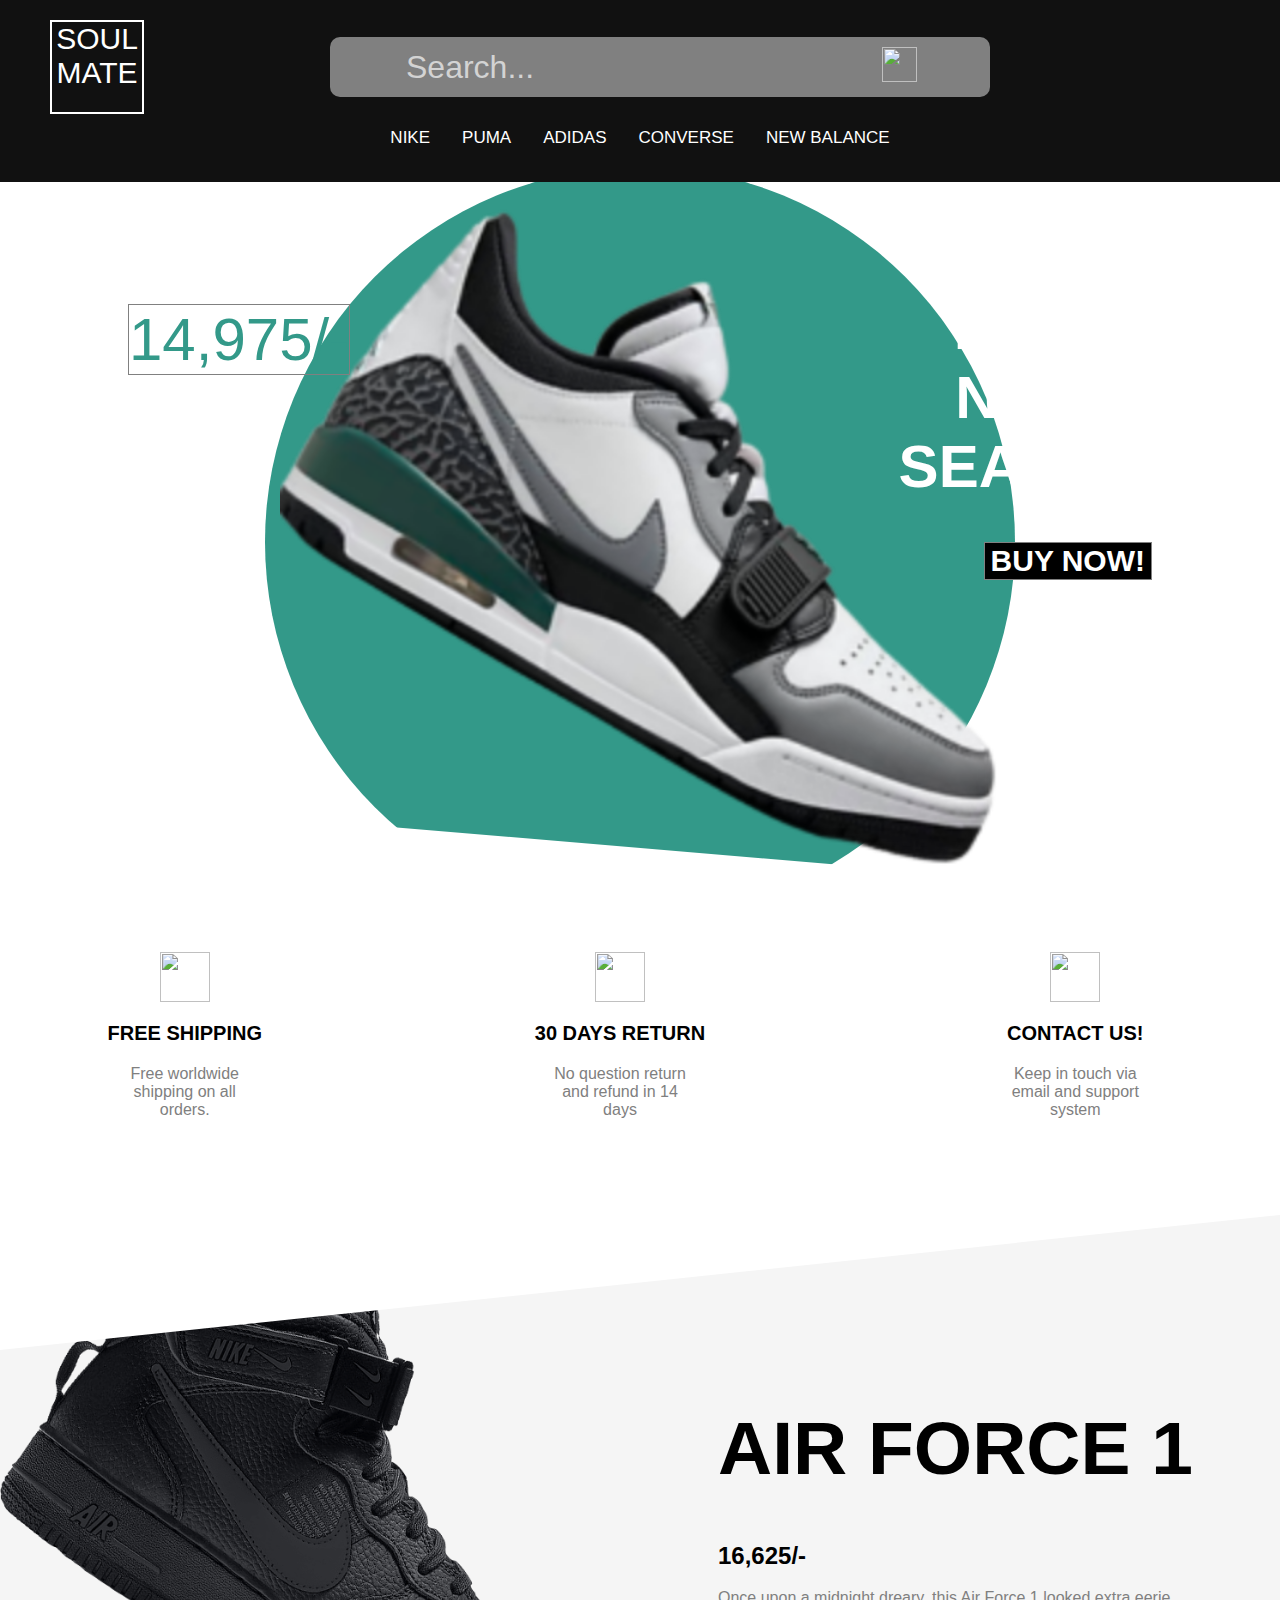
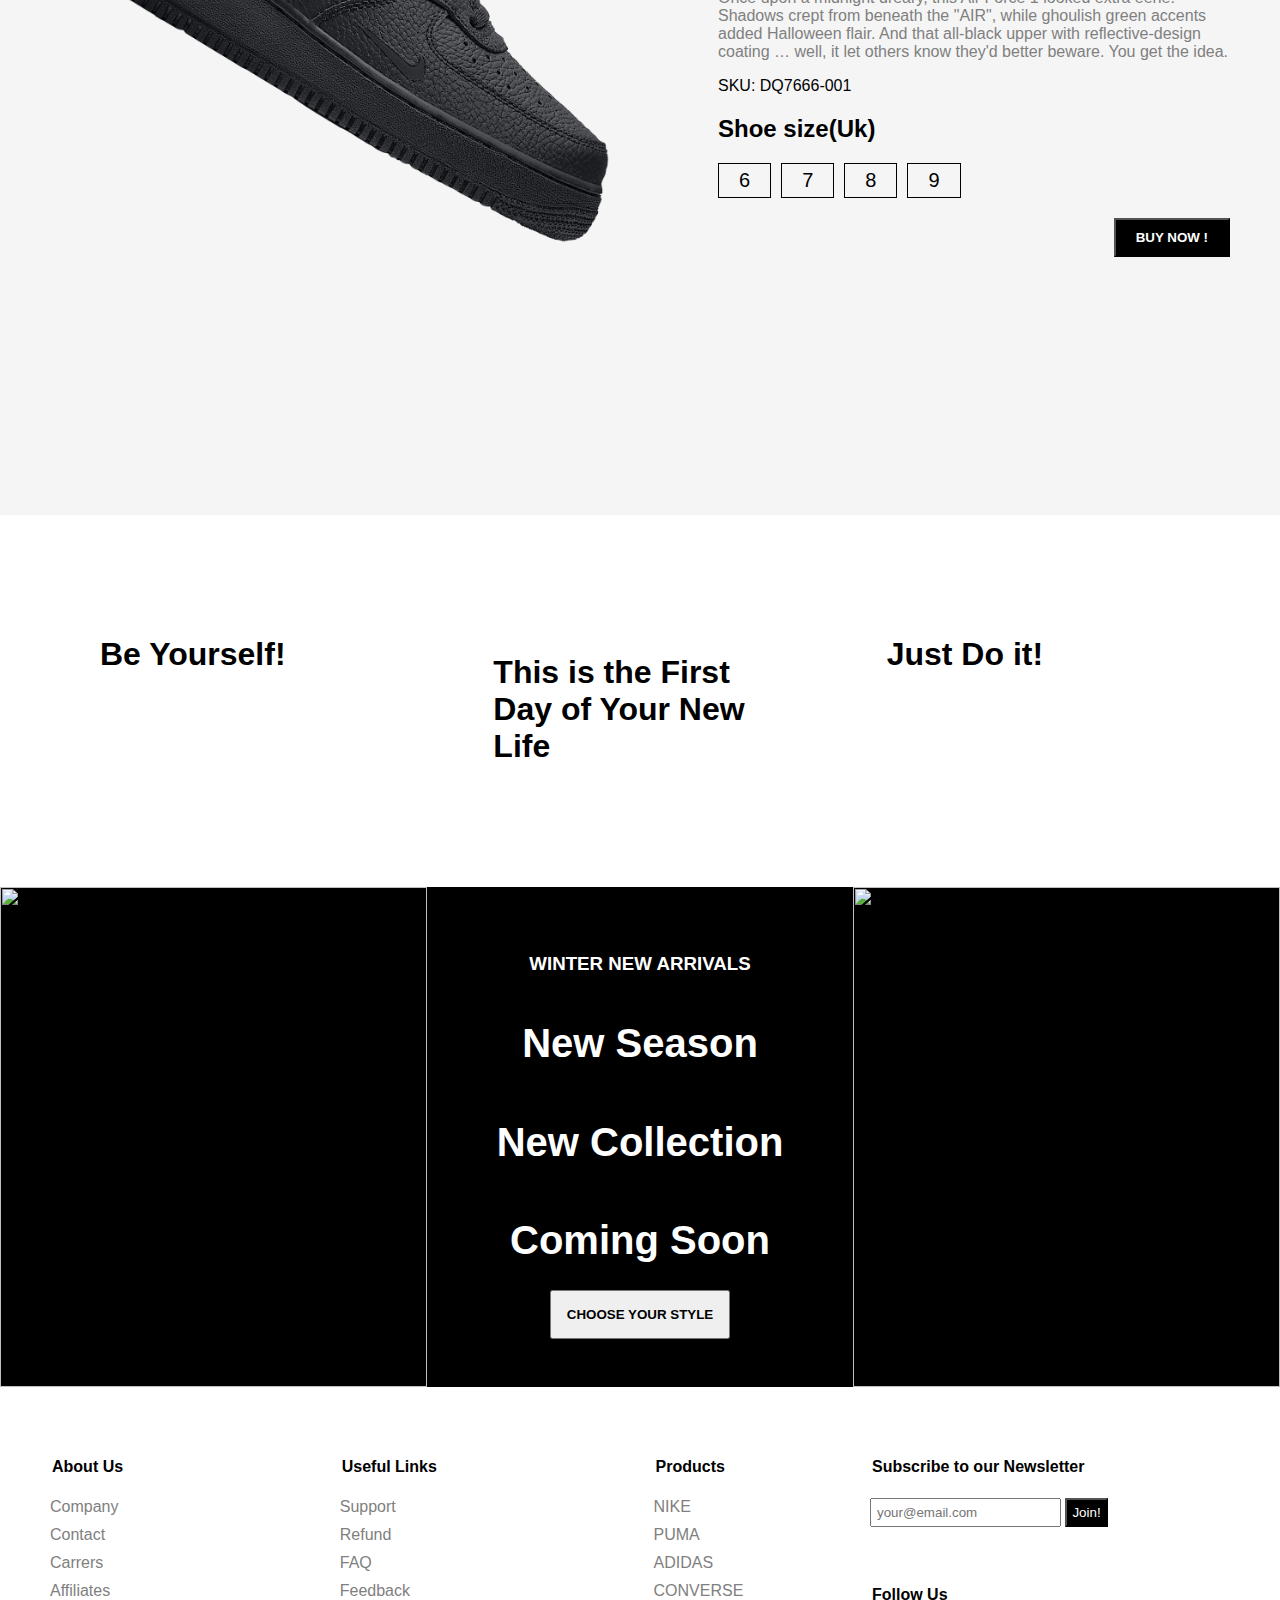
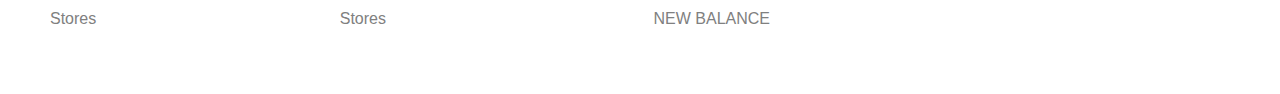
==== commit 9fa6355d: "login" ====
--- a/index.html
+++ b/index.html
@@ -43,46 +43,46 @@
     <div class="slider" >
         <div class="sliderWrapper">
             <div class="sliderItem" >
-                <img src="Picsart_24-09-23_15-28-28-423[1].png" alt="" class="sliderImg" >
+                <img src="NIKE.png" alt="" class="sliderImg" >
                 <div class="sliderBg"></div>
                 <h1 class="sliderTitle">NIKE</br> NEW</br>SEASON</h1>
-                <h2 class="sliderPrice">$120</h2>
-                <a href="#product">
-                    <button class="buyButton">BUY NOW!</button>
-                </a>
-            </div>
-            <div class="sliderItem" >
-                <img src="puma.png" alt="" class="sliderImg" >
+                <h2 class="sliderPrice">14,975/-</h2>
+                <a href="#product">
+                    <button class="buyButton">BUY NOW!</button>
+                </a>
+            </div>
+            <div class="sliderItem" >
+                <img src="PUMA.png" alt="" class="sliderImg" >
                 <div class="sliderBg"></div>
                 <h1 class="sliderTitle">PUMA</br> NEW</br>SEASON</h1>
-                <h2 class="sliderPrice">$150</h2>
-                <a href="#product">
-                    <button class="buyButton">BUY NOW!</button>
-                </a>
-            </div>
-            <div class="sliderItem" >
-                <img src="https://raw.githubusercontent.com/ZeroOctave/ZeroOctave-Javascript-Projects/main/assets/Images/sneaker-images/blazer.png" alt="" class="sliderImg" >
+                <h2 class="sliderPrice">5,999/-</h2>
+                <a href="#product">
+                    <button class="buyButton">BUY NOW!</button>
+                </a>
+            </div>
+            <div class="sliderItem" >
+                <img src="ADIDAS.png" alt="" class="sliderImg" >
                 <div class="sliderBg"></div>
                 <h1 class="sliderTitle">ADIDAS</br> NEW</br>SEASON</h1>
-                <h2 class="sliderPrice">$110</h2>
-                <a href="#product">
-                    <button class="buyButton">BUY NOW!</button>
-                </a>
-            </div>
-            <div class="sliderItem" >
-                <img src="https://raw.githubusercontent.com/ZeroOctave/ZeroOctave-Javascript-Projects/main/assets/Images/sneaker-images/crater.png" alt="" class="sliderImg" >
+                <h2 class="sliderPrice">10,999/-</h2>
+                <a href="#product">
+                    <button class="buyButton">BUY NOW!</button>
+                </a>
+            </div>
+            <div class="sliderItem" >
+                <img src="CONVERSE.png" alt="" class="sliderImg" >
                 <div class="sliderBg"></div>
                 <h1 class="sliderTitle">CONVERSE</br> NEW</br>SEASON</h1>
-                <h2 class="sliderPrice">$129</h2>
-                <a href="#product">
-                    <button class="buyButton">BUY NOW!</button>
-                </a>
-            </div>
-            <div class="sliderItem" >
-                <img src="nb.png" alt="" class="sliderImg" >
+                <h2 class="sliderPrice">6,999/-</h2>
+                <a href="#product">
+                    <button class="buyButton">BUY NOW!</button>
+                </a>
+            </div>
+            <div class="sliderItem" >
+                <img src="NEWBALANCE.png" alt="" class="sliderImg" >
                 <div class="sliderBg"></div>
                 <h1 class="sliderTitle">NEW BALANCE</br> NEW</br>SEASON</h1>
-                <h2 class="sliderPrice">$99</h2>
+                <h2 class="sliderPrice">9,799/-</h2>
                 <a href="#product">
                     <button class="buyButton">BUY NOW!</button>
                 </a>
@@ -102,11 +102,6 @@
             <span class="featureDesc">No question return and refund in 14 days</span>
         </div>
         <div class="feature">
-            <img src="https://raw.githubusercontent.com/ZeroOctave/ZeroOctave-Javascript-Projects/main/assets/Images/sneaker-images/gift.png" class="featureIcon">
-            <span class="featureTitle">GIFT CARDS</span>
-            <span class="featureDesc">Buy gift cards and use coupon codes easily.</span>
-        </div>
-        <div class="feature">
             <img src="https://raw.githubusercontent.com/ZeroOctave/ZeroOctave-Javascript-Projects/main/assets/Images/sneaker-images/contact.png" class="featureIcon">
             <span class="featureTitle">CONTACT US!</span>
             <span class="featureDesc">Keep in touch via email and support system</span>
@@ -114,18 +109,22 @@
     </div>
 
     <div class="product" id="product" >
-        <img src="https://raw.githubusercontent.com/ZeroOctave/ZeroOctave-Javascript-Projects/main/assets/Images/sneaker-images/air.png" alt="" class="productImg">
+        <img src="image.png" alt="" class="productImg">
         <div class="productDetails">
             <h1 class="productTitle" >AIR FORCE 1</h1>
-            <h2 class="productPrice">$199</h2>
+            <h2 class="productPrice">16,625/-</h2>
             <p class="productDesc">
-                These AF-1s are going back to school and they just won "Best Dressed". Layers of canvas and synthetic leather create a vintage, varsity-inspired aesthetic. Don't forget to leave your mark: the sockliner graphics are inspired by school yearbooks—and we already signed it.
+                Once upon a midnight dreary, this Air Force 1 looked extra eerie. Shadows crept from beneath the "AIR", while ghoulish green accents added Halloween flair. And that all-black upper with reflective-design coating … well, it let others know they'd better beware. You get the idea.
+            <p>
+                SKU: DQ7666-001
+            </p>
             </p>
             <h2> Shoe size(Uk)</h2>
             <div class="sizes">
-                <div class="size">42</div>
-                <div class="size">43</div>
-                <div class="size">44</div>
+                <div class="size">6</div>
+                <div class="size">7</div>
+                <div class="size">8</div>
+                <div class="size">9</div>
             </div>
             <button class="productButton">BUY NOW !</button>
         </div>
@@ -180,6 +179,7 @@
             <h3 class="nsTitleSm">WINTER NEW ARRIVALS</h3>
             <h1 class="nsTitle">New Season</h1>
             <h1 class="nsTitle">New Collection</h1>
+            <h1 class="nsTitle">Coming Soon</h1>
             <a href="#nav">
                 <button class="nsButton">CHOOSE YOUR STYLE</button>
             </a>
@@ -189,10 +189,10 @@
                 alt="" class="nsImg">
         </div>
     </div>
-    <footer>
+    <footer class="footer-container">
         <div class="footerLeft" >
             <div class="footerMenu" >
-                <h1 class="fMenuTitle">About Us</h1>
+               <h1><legend class="fMenuTitle">About Us</legend></h1>
                 <ul class="fList">
                     <li class="fListItem">Company</li>
                     <li class="fListItem">Contact</li>
@@ -202,7 +202,7 @@
                 </ul>
             </div>
             <div class="footerMenu" >
-                <h1 class="fMenuTitle">Useful Links</h1>
+               <h1><legend class="fMenuTitle">Useful Links</legend></h1>
                 <ul class="fList">
                     <li class="fListItem">Support</li>
                     <li class="fListItem">Refund</li>
@@ -211,7 +211,7 @@
                     <li class="fListItem">Stores</li>
                 </ul>
             </div><div class="footerMenu" >
-                <h1 class="fMenuTitle">Products</h1>
+                <h1><legend class="fMenuTitle">Products</legend></h1>
                 <ul class="fList">
                     <li class="fListItem">NIKE</li>
                     <li class="fListItem">PUMA</li>
@@ -223,23 +223,24 @@
         </div>
         <div class="footerRight" >
             <div class="footerRightMenu">
-                <h1 class="fMenuTitle" >Subscribe to our Newsletter</h1>
+               <h1><legend class="fMenuTitle" >Subscribe to our Newsletter</legend></h1>
                 <div class="fMail" >
                     <input type="text" placeholder="your@email.com" class="fInput" >
                     <button class="fButton" >Join!</button>
                 </div>
             </div>
             <div class="footerRightMenu">
-                <h1 class="fMenuTitle">Follow Us</h1>
+                <h1><legend class="fMenuTitle">Follow Us</legend></h1>
                 <div class="fIcons">
-                    <img src="https://raw.githubusercontent.com/ZeroOctave/ZeroOctave-Javascript-Projects/main/assets/Images/sneaker-images/facebook.png" alt="" class="fIcon">
-                    <img src="https://raw.githubusercontent.com/ZeroOctave/ZeroOctave-Javascript-Projects/main/assets/Images/sneaker-images/twitter.png" alt="" class="fIcon">
-                    <img src="https://raw.githubusercontent.com/ZeroOctave/ZeroOctave-Javascript-Projects/main/assets/Images/sneaker-images/instagram.png" alt="" class="fIcon">
-                    <img src="https://raw.githubusercontent.com/ZeroOctave/ZeroOctave-Javascript-Projects/main/assets/Images/sneaker-images/whatsapp.png" alt="" class="fIcon">
-                </div>
-            </div>
-        </div>
-    </footer>
+                    <i class="fa-brands fa-facebook"></i>&nbsp&nbsp
+                    <i class="fa-brands fa-twitter"></i>&nbsp&nbsp
+                    <i class="fa-brands fa-instagram"></i>&nbsp&nbsp
+                    <i class="fa fa-whatsapp" aria-hidden="true"></i>
+                </div>
+            </div>
+        </div>
+</footer>
+
 
     <script src="script.js"></script>
 
--- a/styles.css
+++ b/styles.css
@@ -155,13 +155,13 @@
   }
   
   .sliderItem:nth-child(1) .sliderBg {
-    background-color: #369e62;
+    background-color: #339989;
   }
   .sliderItem:nth-child(2) .sliderBg {
-    background-color: rebeccapurple;
+    background-color: #8367c7;
   }
   .sliderItem:nth-child(3) .sliderBg {
-    background-color: teal;
+    background-color: #086375;
   }
   .sliderItem:nth-child(4) .sliderBg {
     background-color: cornflowerblue;
@@ -171,13 +171,13 @@
   }
   
   .sliderItem:nth-child(1) .sliderPrice {
-    color: #369e62;
+    color: #339989;
   }
   .sliderItem:nth-child(2) .sliderPrice {
-    color: white;
+    color: #7921B1;
   }
   .sliderItem:nth-child(3) .sliderPrice {
-    color: teal;
+    color: #086375;
   }
   .sliderItem:nth-child(4) .sliderPrice {
     color: cornflowerblue;
@@ -565,24 +565,61 @@
       padding: 50px;
     }
   
-    footer{
-      flex-direction: column;
-      align-items: center;
-    }
-  
-    .footerLeft{
-      padding: 20px;
-      width: 90%;
-    }
-  
-    .footerRight{
-      padding: 20px;
-      width: 90%;
-      align-items: center;
-      background-color: whitesmoke;
-    }
-  
-    .payment{
+    .footer-container
+{  height:30%;
+   width: 100%;
+   display: flex;
+   justify-content: space-between;
+   background-color: beige;
+   margin-left:10px;
+   margin-right:10px;
+   align-items: center;
+   color:black;
+   background-color:white;
+   gap: 2rem;
+}
+
+
+.footer-container > div {
+  margin: 20px;
+  padding: 20px;
+}
+.footerLeft
+{
+ margin-left:20px;
+   display: flex;
+   gap: 10rem;
+}
+.footerLeft > div {
+  margin: 10px;
+  padding: 5px;
+  
+}
+.footerMenu >legend{
+  font-size:20px ;
+  text-align: center;
+}
+
+.footerMenu ul{
+   font-size: 13px;
+   list-style: none;
+
+}
+
+.fList{
+  align-items: initial;
+}
+.footerRight
+{ margin-right: 7rem;
+
+   display: flex;
+  flex-direction: column;
+}
+.footerRight > div {
+  margin: 10px;
+  padding: 5px;
+}
+ .payment{
       width: 90%;
       padding: 20px;
     }
